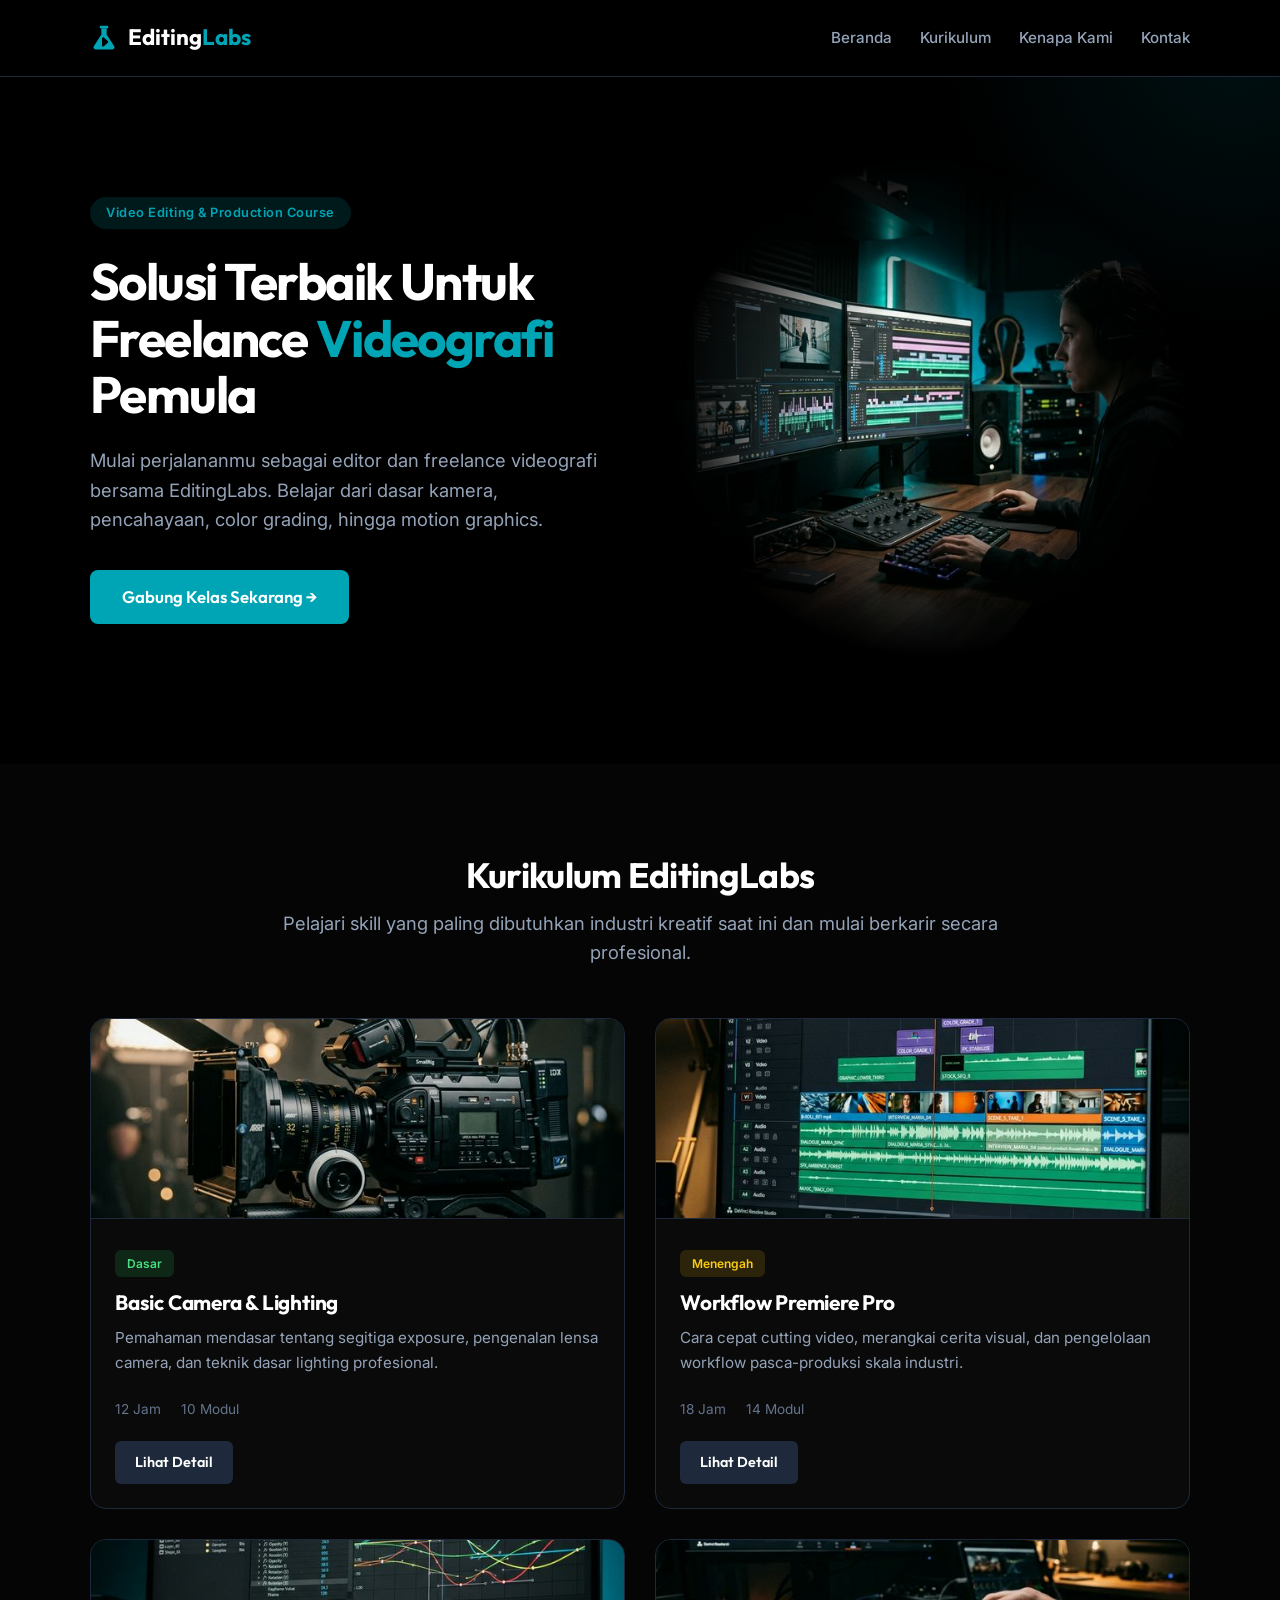
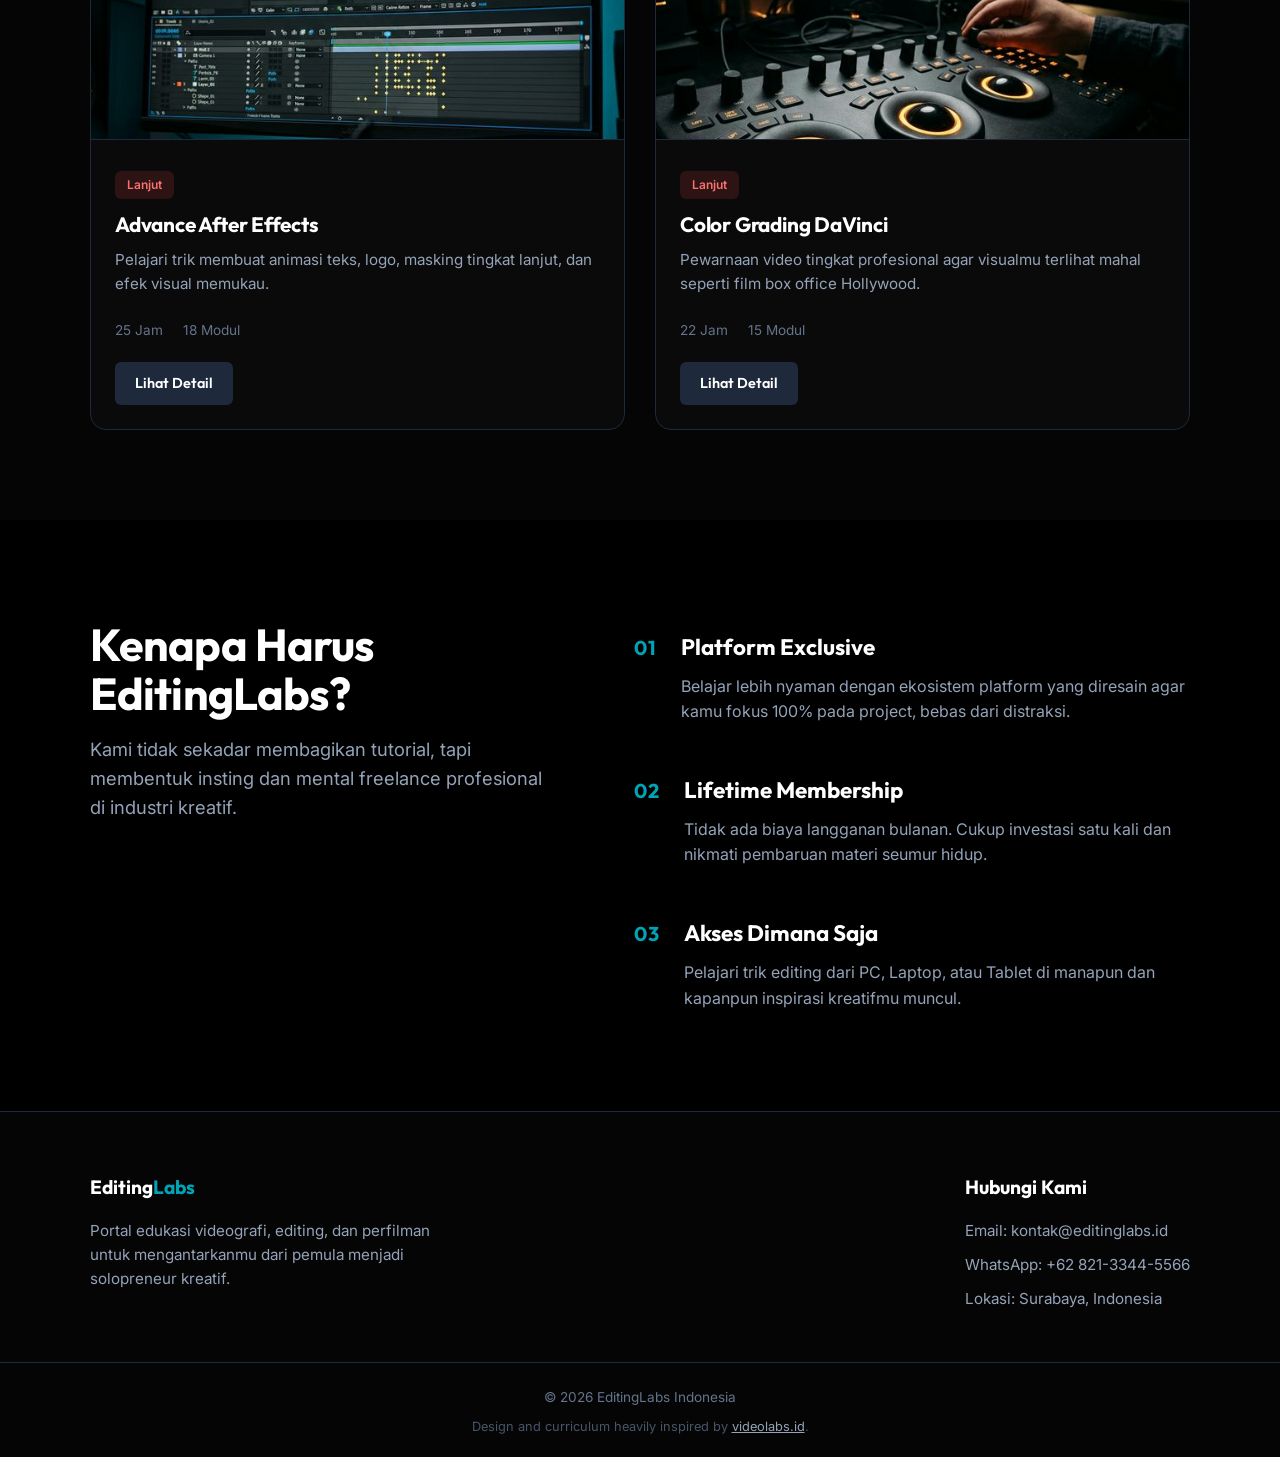
==== index.html @ 7f5d3f29 "redesign website" ====
<!DOCTYPE html>
<html lang="id">
<head>
    <meta charset="UTF-8">
    <meta name="viewport" content="width=device-width, initial-scale=1.0">
    <title>EditingLabs - Kelas Videografi Terlengkap</title>
    <link rel="preconnect" href="https://fonts.googleapis.com">
    <link rel="preconnect" href="https://fonts.gstatic.com" crossorigin>
    <link href="https://fonts.googleapis.com/css2?family=Inter:wght@400;500;600&family=Outfit:wght@600;700;800&display=swap" rel="stylesheet">
    <link rel="stylesheet" href="style.css">
</head>
<body>

    <header class="navbar">
        <div class="container nav-content">
            <a href="#" class="logo">
                <svg class="nav-logo-icon" width="28" height="28" viewBox="0 0 32 32" fill="none" xmlns="http://www.w3.org/2000/svg">
                    <!-- Erlenmeyer Flask Lip -->
                    <rect x="11" y="2" width="10" height="3" rx="1.5" fill="#00A5B5"/>
                    <!-- Flask Body -->
                    <path d="M13 5 H19 V12 L28 26 A3 3 0 0 1 25 29 H7 A3 3 0 0 1 4 26 L13 12 V5 Z" fill="#00A5B5"/>
                    <!-- Play Button Cutout (Rounded) -->
                    <path d="M15 16.5 L19.5 20.5 L15 24.5 Z" fill="#000000" stroke="#000000" stroke-width="2.5" stroke-linejoin="round" />
                </svg>
                <div>Editing<span>Labs</span></div>
            </a>
            <nav>
                <ul class="nav-links">
                    <li><a href="#beranda">Beranda</a></li>
                    <li><a href="#kelas">Kurikulum</a></li>
                    <li><a href="#kenapa">Kenapa Kami</a></li>
                    <li><a href="#kontak">Kontak</a></li>
                </ul>
            </nav>
        </div>
    </header>

    <main>
        <section id="beranda" class="hero">
            <div class="container hero-inner">
                <div class="hero-text">
                    <p class="hero-tag">Video Editing & Production Course</p>
                    <h1>Solusi Terbaik Untuk <br>Freelance <span class="accent">Videografi</span> Pemula</h1>
                    <p class="hero-desc">Mulai perjalananmu sebagai editor dan freelance videografi bersama EditingLabs. Belajar dari dasar kamera, pencahayaan, color grading, hingga motion graphics.</p>
                    <a href="#kelas" class="btn-cta">Gabung Kelas Sekarang →</a>
                </div>
                <div class="hero-image">
                    <img src="assets/img/hero-edit.png" alt="Setup studio editing video profesional">
                </div>
            </div>
        </section>

        <section id="kelas" class="kelas-section">
            <div class="container">
                <h2 class="section-title">Kurikulum EditingLabs</h2>
                <p class="section-subtitle">Pelajari skill yang paling dibutuhkan industri kreatif saat ini dan mulai berkarir secara profesional.</p>

                <div class="kelas-grid">

                    <article class="kelas-card">
                        <img src="assets/img/course1-edit.png" alt="Basic Camera and Lighting">
                        <div class="kelas-body">
                            <span class="level level-dasar">Dasar</span>
                            <h3>Basic Camera & Lighting</h3>
                            <p>Pemahaman mendasar tentang segitiga exposure, pengenalan lensa camera, dan teknik dasar lighting profesional.</p>
                            <div class="kelas-meta">
                                <span>12 Jam</span>
                                <span>10 Modul</span>
                            </div>
                            <a href="#" class="btn-card">Lihat Detail</a>
                        </div>
                    </article>

                    <article class="kelas-card">
                        <img src="assets/img/course2-color.png" alt="Adobe Premiere Pro">
                        <div class="kelas-body">
                            <span class="level level-menengah">Menengah</span>
                            <h3>Workflow Premiere Pro</h3>
                            <p>Cara cepat cutting video, merangkai cerita visual, dan pengelolaan workflow pasca-produksi skala industri.</p>
                            <div class="kelas-meta">
                                <span>18 Jam</span>
                                <span>14 Modul</span>
                            </div>
                            <a href="#" class="btn-card">Lihat Detail</a>
                        </div>
                    </article>

                    <article class="kelas-card">
                        <img src="assets/img/course3-motion.png" alt="After Effects Motion Graphics">
                        <div class="kelas-body">
                            <span class="level level-lanjut">Lanjut</span>
                            <h3>Advance After Effects</h3>
                            <p>Pelajari trik membuat animasi teks, logo, masking tingkat lanjut, dan efek visual memukau.</p>
                            <div class="kelas-meta">
                                <span>25 Jam</span>
                                <span>18 Modul</span>
                            </div>
                            <a href="#" class="btn-card">Lihat Detail</a>
                        </div>
                    </article>

                    <article class="kelas-card">
                        <img src="assets/img/course4-audio.png" alt="DaVinci Resolve Color Grading">
                        <div class="kelas-body">
                            <span class="level level-lanjut">Lanjut</span>
                            <h3>Color Grading DaVinci</h3>
                            <p>Pewarnaan video tingkat profesional agar visualmu terlihat mahal seperti film box office Hollywood.</p>
                            <div class="kelas-meta">
                                <span>22 Jam</span>
                                <span>15 Modul</span>
                            </div>
                            <a href="#" class="btn-card">Lihat Detail</a>
                        </div>
                    </article>

                </div>
            </div>
        </section>

        <section id="kenapa" class="kenapa-section">
            <div class="container kenapa-split">
                <div class="kenapa-header">
                    <h2 class="section-title">Kenapa Harus<br>EditingLabs?</h2>
                    <p class="section-subtitle">Kami tidak sekadar membagikan tutorial, tapi membentuk insting dan mental freelance profesional di industri kreatif.</p>
                </div>
                <div class="kenapa-features">
                    <div class="kenapa-feature">
                        <span class="kenapa-number">01</span>
                        <div class="kenapa-text">
                            <h3>Platform Exclusive</h3>
                            <p>Belajar lebih nyaman dengan ekosistem platform yang diresain agar kamu fokus 100% pada project, bebas dari distraksi.</p>
                        </div>
                    </div>
                    <div class="kenapa-feature">
                        <span class="kenapa-number">02</span>
                        <div class="kenapa-text">
                            <h3>Lifetime Membership</h3>
                            <p>Tidak ada biaya langganan bulanan. Cukup investasi satu kali dan nikmati pembaruan materi seumur hidup.</p>
                        </div>
                    </div>
                    <div class="kenapa-feature">
                        <span class="kenapa-number">03</span>
                        <div class="kenapa-text">
                            <h3>Akses Dimana Saja</h3>
                            <p>Pelajari trik editing dari PC, Laptop, atau Tablet di manapun dan kapanpun inspirasi kreatifmu muncul.</p>
                        </div>
                    </div>
                </div>
            </div>
        </section>
    </main>

    <footer id="kontak" class="site-footer">
        <div class="container footer-inner">
            <div class="footer-brand">
                <h4>Editing<span>Labs</span></h4>
                <p>Portal edukasi videografi, editing, dan perfilman untuk mengantarkanmu dari pemula menjadi solopreneur kreatif.</p>
            </div>
            <div class="footer-contact">
                <h4>Hubungi Kami</h4>
                <ul>
                    <li>Email: kontak@editinglabs.id</li>
                    <li>WhatsApp: +62 821-3344-5566</li>
                    <li>Lokasi: Surabaya, Indonesia</li>
                </ul>
            </div>
        </div>
        <div class="footer-bottom">
            <p>&copy; 2026 EditingLabs Indonesia</p>
            <p class="footer-credit">Design and curriculum heavily inspired by <a href="https://videolabs.id/" target="_blank" rel="noopener noreferrer">videolabs.id</a>.</p>
        </div>
    </footer>

</body>
</html>
---- style.css ----
* {
    margin: 0;
    padding: 0;
    box-sizing: border-box;
}

html {
    scroll-behavior: smooth;
}

body {
    font-family: 'Inter', -apple-system, BlinkMacSystemFont, sans-serif;
    background-color: #000000; /* VideoLabs pure black */
    color: #cbd5e1; /* Light gray text for readability */
    line-height: 1.6;
}

h1, h2, h3, h4, .logo, .btn-cta, .btn-card {
    font-family: 'Outfit', sans-serif;
    color: #ffffff; /* Headings are brilliant white */
}

a {
    text-decoration: none;
    color: inherit;
    transition: color 0.2s;
}

ul { list-style: none; }

.container {
    width: 90%;
    max-width: 1100px;
    margin: 0 auto;
}

.navbar {
    background-color: rgba(0, 0, 0, 0.9);
    padding: 20px 0;
    position: sticky;
    top: 0;
    z-index: 100;
    border-bottom: 1px solid #1e293b;
}

.nav-content {
    display: flex;
    justify-content: space-between;
    align-items: center;
}

.logo {
    display: flex;
    align-items: center;
    gap: 10px;
    font-size: 1.4rem;
    font-weight: 700;
}

.logo span {
    color: #00A5B5; /* VideoLabs Teal Accent */
}

.nav-links {
    display: flex;
    gap: 28px;
}

.nav-links a {
    color: #94a3b8;
    font-size: 0.95rem;
    font-weight: 500;
}

.nav-links a:hover {
    color: #00A5B5;
}

.hero {
    background-color: #000000;
    padding: 80px 0 100px;
    position: relative;
    overflow: hidden;
}

/* Add a subtle cyan glow behind the hero like videolabs */
.hero::before {
    content: '';
    position: absolute;
    top: -50%;
    right: -20%;
    width: 600px;
    height: 600px;
    background: radial-gradient(circle, rgba(0, 165, 181, 0.1) 0%, rgba(0, 0, 0, 0) 70%);
    z-index: 0;
}

.hero-inner {
    display: flex;
    align-items: center;
    gap: 60px;
    position: relative;
    z-index: 1;
}

.hero-text {
    flex: 1;
}

.hero-tag {
    display: inline-block;
    background-color: rgba(0, 165, 181, 0.15);
    color: #00A5B5;
    padding: 6px 16px;
    border-radius: 50px; /* More pill-like */
    font-size: 0.8rem;
    font-weight: 600;
    margin-bottom: 24px;
    letter-spacing: 0.5px;
}

.hero h1 {
    font-size: 3.2rem;
    line-height: 1.1;
    letter-spacing: -0.03em;
    margin-bottom: 24px;
}

.hero h1 .accent {
    color: #00A5B5;
}

.hero-desc {
    color: #94a3b8;
    font-size: 1.15rem;
    line-height: 1.6;
    max-width: 55ch;
    margin-bottom: 35px;
}

.btn-cta {
    display: inline-block;
    background-color: #00A5B5;
    color: #ffffff;
    padding: 14px 32px;
    border-radius: 8px; /* Slightly rounded like videolabs */
    font-weight: 600;
    font-size: 1.05rem;
    transition: background-color 0.2s, transform 0.2s;
}

.btn-cta:hover {
    background-color: #008f9c;
    transform: translateY(-2px);
}

.hero-image {
    flex: 1;
}

.hero-image img {
    width: 100%;
    object-fit: cover;
    max-height: 500px;
    /* Softly blend the image into the dark background */
    -webkit-mask-image: radial-gradient(closest-side at center, rgba(0,0,0,1) 40%, rgba(0,0,0,0) 100%);
    mask-image: radial-gradient(closest-side at center, rgba(0,0,0,1) 40%, rgba(0,0,0,0) 100%);
}

.section-title {
    font-size: 2.2rem;
    line-height: 1.2;
    letter-spacing: -0.02em;
    margin-bottom: 12px;
    text-align: center;
}

.section-subtitle {
    color: #94a3b8;
    font-size: 1.15rem;
    max-width: 60ch;
    margin: 0 auto 50px;
    text-align: center;
}

.kelas-section {
    padding: 90px 0;
    background-color: #050505; /* Slightly offset from pure black */
}

.kelas-grid {
    display: grid;
    grid-template-columns: repeat(2, 1fr);
    gap: 30px;
}

.kelas-card {
    background: #0a0a0a;
    border: 1px solid #1e293b;
    border-radius: 16px;
    overflow: hidden;
    transition: box-shadow 0.2s ease, border-color 0.2s ease;
}

.kelas-card:hover {
    border-color: #00A5B5;
    box-shadow: 0 10px 30px rgba(0, 165, 181, 0.05);
}

.kelas-card img {
    width: 100%;
    height: 200px;
    object-fit: cover;
    border-bottom: 1px solid #1e293b;
}

.kelas-body {
    padding: 24px;
}

.level {
    display: inline-block;
    padding: 4px 12px;
    border-radius: 6px;
    font-size: 0.75rem;
    font-weight: 600;
    margin-bottom: 12px;
}

/* Dark mode badges */
.level-dasar {
    background-color: rgba(34, 197, 94, 0.15);
    color: #4ade80;
}

.level-menengah {
    background-color: rgba(234, 179, 8, 0.15);
    color: #facc15;
}

.level-lanjut {
    background-color: rgba(239, 68, 68, 0.15);
    color: #f87171;
}

.kelas-body h3 {
    font-size: 1.3rem;
    line-height: 1.3;
    letter-spacing: -0.01em;
    margin-bottom: 10px;
}

.kelas-body p {
    color: #94a3b8;
    font-size: 0.95rem;
    line-height: 1.6;
    margin-bottom: 24px;
}

.kelas-meta {
    display: flex;
    gap: 20px;
    font-size: 0.85rem;
    color: #64748b;
    margin-bottom: 20px;
}

.btn-card {
    display: inline-block;
    padding: 10px 20px;
    background-color: #1e293b;
    color: #ffffff;
    border-radius: 6px;
    font-size: 0.9rem;
    font-weight: 600;
}

.btn-card:hover {
    background-color: #334155;
}

.kenapa-section {
    padding: 100px 0;
    background-color: #000000;
}

.kenapa-split {
    display: flex;
    gap: 80px;
    align-items: flex-start;
}

.kenapa-header {
    flex: 1;
    position: sticky;
    top: 120px;
}

.kenapa-header .section-title {
    text-align: left;
    font-size: 2.8rem;
    line-height: 1.1;
    margin-bottom: 16px;
}

.kenapa-header .section-subtitle {
    text-align: left;
    margin: 0;
    max-width: 45ch;
}

.kenapa-features {
    flex: 1.2;
    display: flex;
    flex-direction: column;
    gap: 48px;
    margin-top: 10px;
}

.kenapa-feature {
    display: flex;
    gap: 24px;
}

.kenapa-number {
    font-family: 'Outfit', sans-serif;
    font-size: 1.25rem;
    font-weight: 700;
    color: #00A5B5;
    padding-top: 2px;
    letter-spacing: 1px;
}

.kenapa-text h3 {
    font-size: 1.4rem;
    margin-bottom: 8px;
    color: #ffffff;
}

.kenapa-text p {
    color: #94a3b8;
    line-height: 1.6;
    margin-bottom: 0;
}

.site-footer {
    background-color: #050505;
    color: #e2e8f0;
    padding: 60px 0 20px;
    border-top: 1px solid #1e293b;
}

.footer-inner {
    display: flex;
    justify-content: space-between;
    gap: 40px;
    margin-bottom: 40px;
}

.footer-brand h4,
.footer-contact h4 {
    font-size: 1.2rem;
    margin-bottom: 16px;
}

.footer-brand h4 span {
    color: #00A5B5;
}

.footer-brand p {
    color: #94a3b8;
    font-size: 0.95rem;
    max-width: 350px;
}

.footer-contact ul li {
    color: #94a3b8;
    font-size: 0.95rem;
    margin-bottom: 10px;
}

.footer-bottom {
    border-top: 1px solid #1e293b;
    padding-top: 24px;
    text-align: center;
    font-size: 0.85rem;
    color: #64748b;
}

.footer-credit {
    margin-top: 8px;
    font-size: 0.8rem;
    color: #475569;
}

.footer-credit a {
    color: #94a3b8;
    text-decoration: underline;
    transition: color 0.2s;
}

.footer-credit a:hover {
    color: #00A5B5;
}

@media screen and (max-width: 768px) {
    .hero-inner {
        flex-direction: column;
        text-align: center;
    }

    .hero-desc {
        max-width: 100%;
        margin: 0 auto 30px;
    }

    .hero h1 {
        font-size: 2.2rem;
    }

    .kelas-grid {
        grid-template-columns: 1fr;
    }

    .kenapa-split {
        flex-direction: column;
        gap: 50px;
    }

    .kenapa-header {
        position: static;
    }

    .kenapa-header .section-title, 
    .kenapa-header .section-subtitle {
        text-align: center;
        margin-left: auto;
        margin-right: auto;
    }

    .nav-links {
        display: none;
    }

    .footer-inner {
        flex-direction: column;
        text-align: center;
    }
}
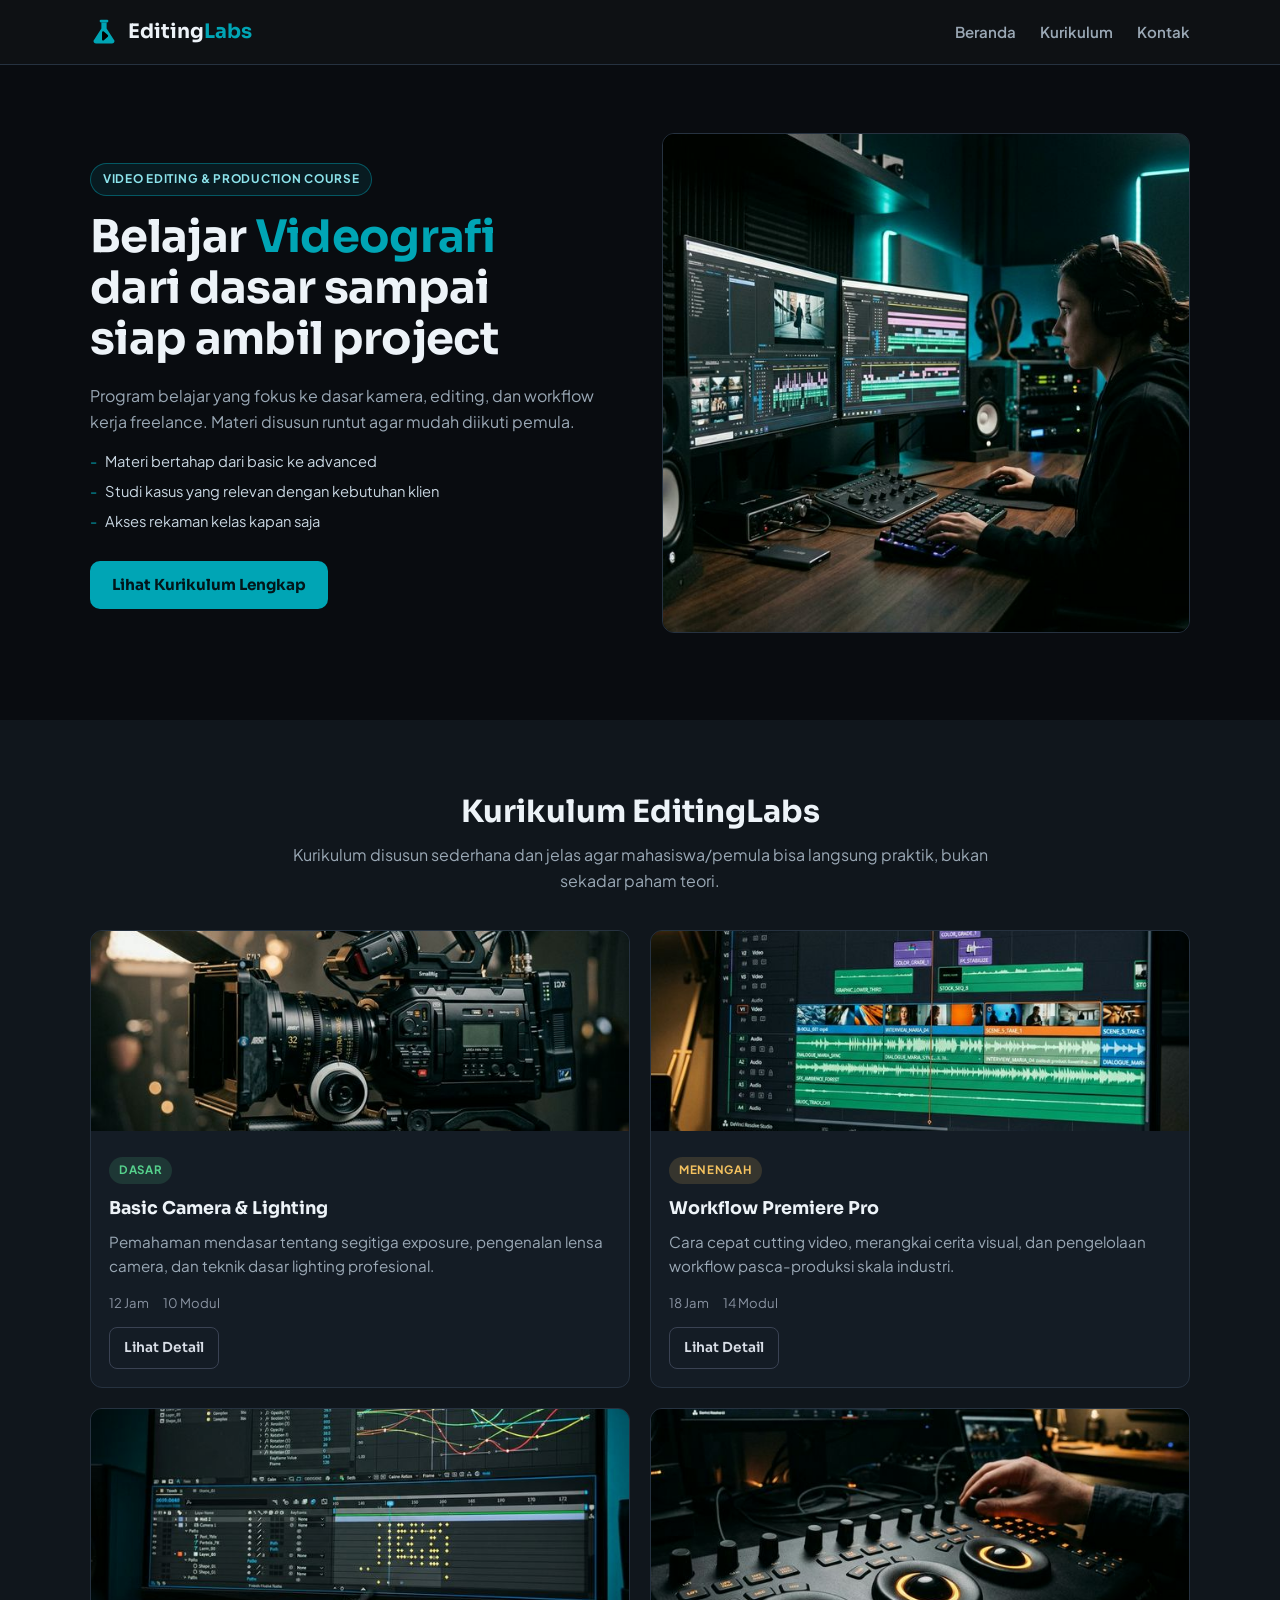
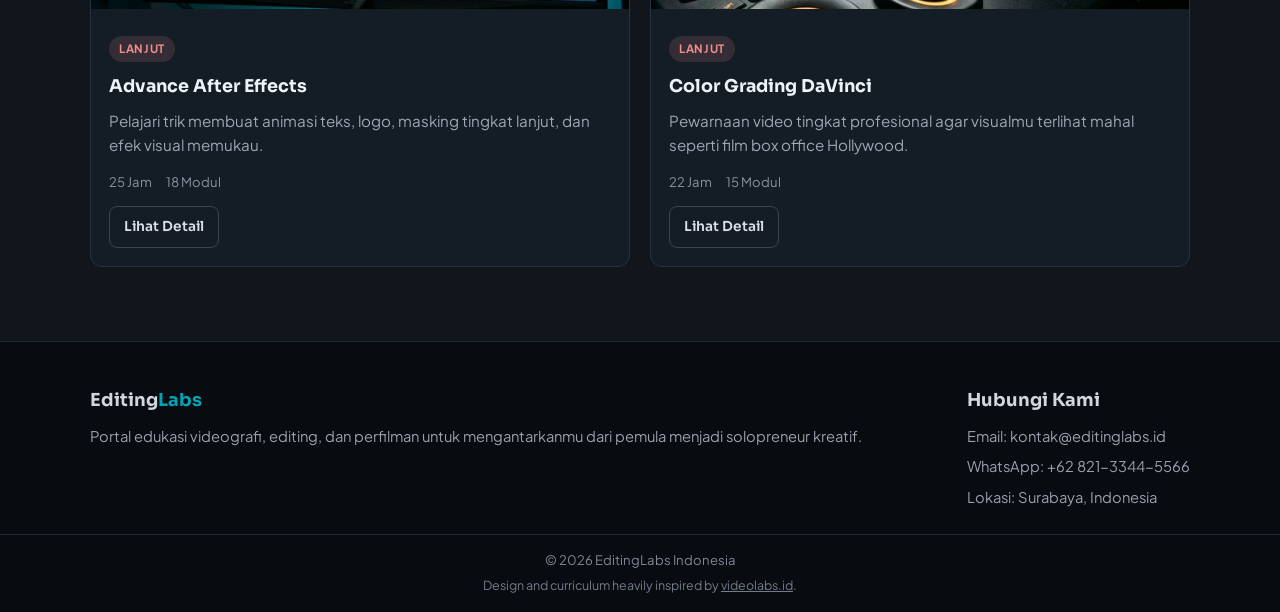
==== commit 9b88eada: "update card section" ====
--- a/index.html
+++ b/index.html
@@ -6,7 +6,7 @@
     <title>EditingLabs - Kelas Videografi Terlengkap</title>
     <link rel="preconnect" href="https://fonts.googleapis.com">
     <link rel="preconnect" href="https://fonts.gstatic.com" crossorigin>
-    <link href="https://fonts.googleapis.com/css2?family=Inter:wght@400;500;600&family=Outfit:wght@600;700;800&display=swap" rel="stylesheet">
+    <link href="https://fonts.googleapis.com/css2?family=Plus+Jakarta+Sans:wght@400;500;600;700&family=Sora:wght@600;700;800&display=swap" rel="stylesheet">
     <link rel="stylesheet" href="style.css">
 </head>
 <body>
@@ -28,7 +28,6 @@
                 <ul class="nav-links">
                     <li><a href="#beranda">Beranda</a></li>
                     <li><a href="#kelas">Kurikulum</a></li>
-                    <li><a href="#kenapa">Kenapa Kami</a></li>
                     <li><a href="#kontak">Kontak</a></li>
                 </ul>
             </nav>
@@ -40,9 +39,14 @@
             <div class="container hero-inner">
                 <div class="hero-text">
                     <p class="hero-tag">Video Editing & Production Course</p>
-                    <h1>Solusi Terbaik Untuk <br>Freelance <span class="accent">Videografi</span> Pemula</h1>
-                    <p class="hero-desc">Mulai perjalananmu sebagai editor dan freelance videografi bersama EditingLabs. Belajar dari dasar kamera, pencahayaan, color grading, hingga motion graphics.</p>
-                    <a href="#kelas" class="btn-cta">Gabung Kelas Sekarang →</a>
+                    <h1>Belajar <span class="accent">Videografi</span> dari dasar sampai siap ambil project</h1>
+                    <p class="hero-desc">Program belajar yang fokus ke dasar kamera, editing, dan workflow kerja freelance. Materi disusun runtut agar mudah diikuti pemula.</p>
+                    <ul class="hero-proof">
+                        <li>Materi bertahap dari basic ke advanced</li>
+                        <li>Studi kasus yang relevan dengan kebutuhan klien</li>
+                        <li>Akses rekaman kelas kapan saja</li>
+                    </ul>
+                    <a href="#kelas" class="btn-cta">Lihat Kurikulum Lengkap</a>
                 </div>
                 <div class="hero-image">
                     <img src="assets/img/hero-edit.png" alt="Setup studio editing video profesional">
@@ -53,7 +57,7 @@
         <section id="kelas" class="kelas-section">
             <div class="container">
                 <h2 class="section-title">Kurikulum EditingLabs</h2>
-                <p class="section-subtitle">Pelajari skill yang paling dibutuhkan industri kreatif saat ini dan mulai berkarir secara profesional.</p>
+                <p class="section-subtitle">Kurikulum disusun sederhana dan jelas agar mahasiswa/pemula bisa langsung praktik, bukan sekadar paham teori.</p>
 
                 <div class="kelas-grid">
 
@@ -117,37 +121,6 @@
             </div>
         </section>
 
-        <section id="kenapa" class="kenapa-section">
-            <div class="container kenapa-split">
-                <div class="kenapa-header">
-                    <h2 class="section-title">Kenapa Harus<br>EditingLabs?</h2>
-                    <p class="section-subtitle">Kami tidak sekadar membagikan tutorial, tapi membentuk insting dan mental freelance profesional di industri kreatif.</p>
-                </div>
-                <div class="kenapa-features">
-                    <div class="kenapa-feature">
-                        <span class="kenapa-number">01</span>
-                        <div class="kenapa-text">
-                            <h3>Platform Exclusive</h3>
-                            <p>Belajar lebih nyaman dengan ekosistem platform yang diresain agar kamu fokus 100% pada project, bebas dari distraksi.</p>
-                        </div>
-                    </div>
-                    <div class="kenapa-feature">
-                        <span class="kenapa-number">02</span>
-                        <div class="kenapa-text">
-                            <h3>Lifetime Membership</h3>
-                            <p>Tidak ada biaya langganan bulanan. Cukup investasi satu kali dan nikmati pembaruan materi seumur hidup.</p>
-                        </div>
-                    </div>
-                    <div class="kenapa-feature">
-                        <span class="kenapa-number">03</span>
-                        <div class="kenapa-text">
-                            <h3>Akses Dimana Saja</h3>
-                            <p>Pelajari trik editing dari PC, Laptop, atau Tablet di manapun dan kapanpun inspirasi kreatifmu muncul.</p>
-                        </div>
-                    </div>
-                </div>
-            </div>
-        </section>
     </main>
 
     <footer id="kontak" class="site-footer">
--- a/style.css
+++ b/style.css
@@ -1,3 +1,18 @@
+:root {
+    --bg: #090c10;
+    --bg-soft: #10161c;
+    --surface: #141c25;
+    --line: #263240;
+    --text: #edf3f8;
+    --muted: #9aa8b5;
+    --accent: #00a5b5;
+    --accent-hover: #17bfd0;
+    --ok: #56d28d;
+    --warn: #f4c25f;
+    --danger: #ef8c8c;
+    --radius: 12px;
+}
+
 * {
     margin: 0;
     padding: 0;
@@ -9,441 +24,363 @@
 }
 
 body {
-    font-family: 'Inter', -apple-system, BlinkMacSystemFont, sans-serif;
-    background-color: #000000; /* VideoLabs pure black */
-    color: #cbd5e1; /* Light gray text for readability */
+    font-family: 'Plus Jakarta Sans', -apple-system, BlinkMacSystemFont, sans-serif;
+    background: var(--bg);
+    color: var(--text);
     line-height: 1.6;
 }
 
-h1, h2, h3, h4, .logo, .btn-cta, .btn-card {
-    font-family: 'Outfit', sans-serif;
-    color: #ffffff; /* Headings are brilliant white */
+h1,
+h2,
+h3,
+h4,
+.logo,
+.btn-cta,
+.btn-card {
+    font-family: 'Sora', sans-serif;
 }
 
 a {
+    color: inherit;
     text-decoration: none;
-    color: inherit;
-    transition: color 0.2s;
-}
-
-ul { list-style: none; }
+}
+
+ul {
+    list-style: none;
+}
 
 .container {
-    width: 90%;
-    max-width: 1100px;
+    width: min(1100px, 92vw);
     margin: 0 auto;
 }
 
 .navbar {
-    background-color: rgba(0, 0, 0, 0.9);
-    padding: 20px 0;
     position: sticky;
     top: 0;
     z-index: 100;
-    border-bottom: 1px solid #1e293b;
+    background: rgba(16, 18, 22, 0.9);
+    border-bottom: 1px solid var(--line);
+    backdrop-filter: blur(6px);
 }
 
 .nav-content {
     display: flex;
     justify-content: space-between;
     align-items: center;
+    padding: 16px 0;
 }
 
 .logo {
     display: flex;
     align-items: center;
     gap: 10px;
-    font-size: 1.4rem;
+    font-size: 1.25rem;
     font-weight: 700;
 }
 
 .logo span {
-    color: #00A5B5; /* VideoLabs Teal Accent */
+    color: var(--accent);
 }
 
 .nav-links {
     display: flex;
-    gap: 28px;
+    gap: 24px;
 }
 
 .nav-links a {
-    color: #94a3b8;
-    font-size: 0.95rem;
-    font-weight: 500;
+    color: var(--muted);
+    font-size: 0.94rem;
+    font-weight: 600;
+    transition: color 0.2s ease;
 }
 
 .nav-links a:hover {
-    color: #00A5B5;
+    color: var(--text);
 }
 
 .hero {
-    background-color: #000000;
-    padding: 80px 0 100px;
-    position: relative;
-    overflow: hidden;
-}
-
-/* Add a subtle cyan glow behind the hero like videolabs */
-.hero::before {
-    content: '';
-    position: absolute;
-    top: -50%;
-    right: -20%;
-    width: 600px;
-    height: 600px;
-    background: radial-gradient(circle, rgba(0, 165, 181, 0.1) 0%, rgba(0, 0, 0, 0) 70%);
-    z-index: 0;
+    padding: 68px 0 80px;
+    background: var(--bg);
 }
 
 .hero-inner {
-    display: flex;
+    display: grid;
+    grid-template-columns: 1fr 1fr;
     align-items: center;
-    gap: 60px;
-    position: relative;
-    z-index: 1;
-}
-
-.hero-text {
-    flex: 1;
+    gap: 44px;
 }
 
 .hero-tag {
     display: inline-block;
-    background-color: rgba(0, 165, 181, 0.15);
-    color: #00A5B5;
-    padding: 6px 16px;
-    border-radius: 50px; /* More pill-like */
-    font-size: 0.8rem;
-    font-weight: 600;
-    margin-bottom: 24px;
-    letter-spacing: 0.5px;
+    margin-bottom: 16px;
+    padding: 6px 12px;
+    border-radius: 999px;
+    border: 1px solid rgba(0, 165, 181, 0.45);
+    background: rgba(0, 165, 181, 0.1);
+    color: #8de4ec;
+    font-size: 0.74rem;
+    font-weight: 700;
+    letter-spacing: 0.06em;
+    text-transform: uppercase;
 }
 
 .hero h1 {
-    font-size: 3.2rem;
-    line-height: 1.1;
-    letter-spacing: -0.03em;
-    margin-bottom: 24px;
+    font-size: clamp(1.9rem, 3.6vw, 2.8rem);
+    line-height: 1.14;
+    letter-spacing: -0.015em;
+    max-width: 14ch;
 }
 
 .hero h1 .accent {
-    color: #00A5B5;
+    color: var(--accent);
 }
 
 .hero-desc {
-    color: #94a3b8;
-    font-size: 1.15rem;
-    line-height: 1.6;
-    max-width: 55ch;
-    margin-bottom: 35px;
+    margin-top: 18px;
+    color: var(--muted);
+    max-width: 58ch;
+}
+
+.hero-proof {
+    margin: 16px 0 28px;
+    display: grid;
+    gap: 6px;
+}
+
+.hero-proof li {
+    color: #c9d7e2;
+    font-size: 0.92rem;
+}
+
+.hero-proof li::before {
+    content: "-";
+    color: var(--accent);
+    margin-right: 8px;
 }
 
 .btn-cta {
     display: inline-block;
-    background-color: #00A5B5;
-    color: #ffffff;
-    padding: 14px 32px;
-    border-radius: 8px; /* Slightly rounded like videolabs */
-    font-weight: 600;
-    font-size: 1.05rem;
-    transition: background-color 0.2s, transform 0.2s;
+    padding: 12px 22px;
+    border-radius: 10px;
+    background: var(--accent);
+    color: #02161a;
+    font-size: 0.95rem;
+    font-weight: 700;
+    transition: background 0.2s ease, transform 0.2s ease;
 }
 
 .btn-cta:hover {
-    background-color: #008f9c;
-    transform: translateY(-2px);
-}
-
-.hero-image {
-    flex: 1;
+    background: var(--accent-hover);
+    transform: translateY(-1px);
 }
 
 .hero-image img {
     width: 100%;
+    max-height: 500px;
     object-fit: cover;
-    max-height: 500px;
-    /* Softly blend the image into the dark background */
-    -webkit-mask-image: radial-gradient(closest-side at center, rgba(0,0,0,1) 40%, rgba(0,0,0,0) 100%);
-    mask-image: radial-gradient(closest-side at center, rgba(0,0,0,1) 40%, rgba(0,0,0,0) 100%);
+    border-radius: var(--radius);
+    border: 1px solid var(--line);
 }
 
 .section-title {
-    font-size: 2.2rem;
+    font-size: clamp(1.65rem, 2.4vw, 2.15rem);
     line-height: 1.2;
-    letter-spacing: -0.02em;
     margin-bottom: 12px;
     text-align: center;
 }
 
 .section-subtitle {
-    color: #94a3b8;
-    font-size: 1.15rem;
-    max-width: 60ch;
-    margin: 0 auto 50px;
+    color: var(--muted);
+    max-width: 62ch;
+    margin: 0 auto 36px;
     text-align: center;
 }
 
 .kelas-section {
-    padding: 90px 0;
-    background-color: #050505; /* Slightly offset from pure black */
+    padding: 74px 0;
+    background: var(--bg-soft);
 }
 
 .kelas-grid {
     display: grid;
-    grid-template-columns: repeat(2, 1fr);
-    gap: 30px;
+    grid-template-columns: repeat(2, minmax(0, 1fr));
+    gap: 20px;
 }
 
 .kelas-card {
-    background: #0a0a0a;
-    border: 1px solid #1e293b;
-    border-radius: 16px;
+    background: var(--surface);
+    border: 1px solid var(--line);
+    border-radius: var(--radius);
     overflow: hidden;
-    transition: box-shadow 0.2s ease, border-color 0.2s ease;
+    transition: border-color 0.2s ease, transform 0.2s ease;
 }
 
 .kelas-card:hover {
-    border-color: #00A5B5;
-    box-shadow: 0 10px 30px rgba(0, 165, 181, 0.05);
+    border-color: rgba(0, 165, 181, 0.5);
+    transform: translateY(-2px);
 }
 
 .kelas-card img {
     width: 100%;
     height: 200px;
     object-fit: cover;
-    border-bottom: 1px solid #1e293b;
 }
 
 .kelas-body {
-    padding: 24px;
+    padding: 18px;
 }
 
 .level {
     display: inline-block;
-    padding: 4px 12px;
-    border-radius: 6px;
-    font-size: 0.75rem;
-    font-weight: 600;
-    margin-bottom: 12px;
-}
-
-/* Dark mode badges */
+    padding: 4px 10px;
+    border-radius: 999px;
+    font-size: 0.72rem;
+    font-weight: 700;
+    letter-spacing: 0.06em;
+    text-transform: uppercase;
+    margin-bottom: 10px;
+}
+
 .level-dasar {
-    background-color: rgba(34, 197, 94, 0.15);
-    color: #4ade80;
+    background: rgba(86, 210, 141, 0.15);
+    color: var(--ok);
 }
 
 .level-menengah {
-    background-color: rgba(234, 179, 8, 0.15);
-    color: #facc15;
+    background: rgba(244, 194, 95, 0.15);
+    color: var(--warn);
 }
 
 .level-lanjut {
-    background-color: rgba(239, 68, 68, 0.15);
-    color: #f87171;
+    background: rgba(239, 140, 140, 0.15);
+    color: var(--danger);
 }
 
 .kelas-body h3 {
-    font-size: 1.3rem;
-    line-height: 1.3;
-    letter-spacing: -0.01em;
-    margin-bottom: 10px;
+    font-size: 1.1rem;
+    margin-bottom: 8px;
 }
 
 .kelas-body p {
-    color: #94a3b8;
+    color: var(--muted);
     font-size: 0.95rem;
-    line-height: 1.6;
-    margin-bottom: 24px;
+    margin-bottom: 14px;
 }
 
 .kelas-meta {
     display: flex;
-    gap: 20px;
-    font-size: 0.85rem;
-    color: #64748b;
-    margin-bottom: 20px;
+    gap: 14px;
+    color: #8992a1;
+    font-size: 0.82rem;
+    margin-bottom: 14px;
 }
 
 .btn-card {
     display: inline-block;
-    padding: 10px 20px;
-    background-color: #1e293b;
-    color: #ffffff;
-    border-radius: 6px;
-    font-size: 0.9rem;
+    padding: 9px 14px;
+    border-radius: 8px;
+    border: 1px solid #3a4253;
+    color: #d9dee7;
+    font-size: 0.86rem;
     font-weight: 600;
+    transition: border-color 0.2s ease;
 }
 
 .btn-card:hover {
-    background-color: #334155;
-}
-
-.kenapa-section {
-    padding: 100px 0;
-    background-color: #000000;
-}
-
-.kenapa-split {
-    display: flex;
-    gap: 80px;
-    align-items: flex-start;
-}
-
-.kenapa-header {
-    flex: 1;
-    position: sticky;
-    top: 120px;
-}
-
-.kenapa-header .section-title {
-    text-align: left;
-    font-size: 2.8rem;
-    line-height: 1.1;
-    margin-bottom: 16px;
-}
-
-.kenapa-header .section-subtitle {
-    text-align: left;
-    margin: 0;
-    max-width: 45ch;
-}
-
-.kenapa-features {
-    flex: 1.2;
-    display: flex;
-    flex-direction: column;
-    gap: 48px;
-    margin-top: 10px;
-}
-
-.kenapa-feature {
-    display: flex;
-    gap: 24px;
-}
-
-.kenapa-number {
-    font-family: 'Outfit', sans-serif;
-    font-size: 1.25rem;
-    font-weight: 700;
-    color: #00A5B5;
-    padding-top: 2px;
-    letter-spacing: 1px;
-}
-
-.kenapa-text h3 {
-    font-size: 1.4rem;
-    margin-bottom: 8px;
-    color: #ffffff;
-}
-
-.kenapa-text p {
-    color: #94a3b8;
-    line-height: 1.6;
-    margin-bottom: 0;
+    border-color: var(--accent);
 }
 
 .site-footer {
-    background-color: #050505;
-    color: #e2e8f0;
-    padding: 60px 0 20px;
-    border-top: 1px solid #1e293b;
+    background: #080b0f;
+    border-top: 1px solid #1f2a36;
+    color: #d1d6df;
+    padding: 44px 0 16px;
 }
 
 .footer-inner {
     display: flex;
     justify-content: space-between;
-    gap: 40px;
-    margin-bottom: 40px;
+    gap: 36px;
+    margin-bottom: 24px;
 }
 
 .footer-brand h4,
 .footer-contact h4 {
-    font-size: 1.2rem;
-    margin-bottom: 16px;
+    font-size: 1.12rem;
+    margin-bottom: 10px;
 }
 
 .footer-brand h4 span {
-    color: #00A5B5;
-}
-
-.footer-brand p {
-    color: #94a3b8;
-    font-size: 0.95rem;
-    max-width: 350px;
-}
-
-.footer-contact ul li {
-    color: #94a3b8;
-    font-size: 0.95rem;
-    margin-bottom: 10px;
+    color: var(--accent);
+}
+
+.footer-brand p,
+.footer-contact li {
+    color: #99a1af;
+    font-size: 0.92rem;
+}
+
+.footer-contact li + li {
+    margin-top: 7px;
 }
 
 .footer-bottom {
-    border-top: 1px solid #1e293b;
-    padding-top: 24px;
+    padding-top: 14px;
+    border-top: 1px solid #242936;
     text-align: center;
-    font-size: 0.85rem;
-    color: #64748b;
+    color: #7f8796;
+    font-size: 0.82rem;
 }
 
 .footer-credit {
-    margin-top: 8px;
-    font-size: 0.8rem;
-    color: #475569;
+    margin-top: 6px;
+    font-size: 0.78rem;
+    color: #737c8d;
 }
 
 .footer-credit a {
-    color: #94a3b8;
     text-decoration: underline;
-    transition: color 0.2s;
-}
-
-.footer-credit a:hover {
-    color: #00A5B5;
+}
+
+@media screen and (max-width: 960px) {
+    .hero-inner {
+        grid-template-columns: 1fr;
+    }
+
+    .hero-image {
+        max-width: 640px;
+    }
 }
 
 @media screen and (max-width: 768px) {
-    .hero-inner {
-        flex-direction: column;
+    .nav-links {
+        display: none;
+    }
+
+    .hero {
+        padding-top: 56px;
+    }
+
+    .hero-text,
+    .hero-desc,
+    .hero-proof {
         text-align: center;
     }
 
-    .hero-desc {
-        max-width: 100%;
-        margin: 0 auto 30px;
-    }
-
     .hero h1 {
-        font-size: 2.2rem;
+        margin: 0 auto;
+    }
+
+    .hero-proof li {
+        text-align: left;
+        margin: 0 auto;
     }
 
     .kelas-grid {
         grid-template-columns: 1fr;
     }
 
-    .kenapa-split {
-        flex-direction: column;
-        gap: 50px;
-    }
-
-    .kenapa-header {
-        position: static;
-    }
-
-    .kenapa-header .section-title, 
-    .kenapa-header .section-subtitle {
-        text-align: center;
-        margin-left: auto;
-        margin-right: auto;
-    }
-
-    .nav-links {
-        display: none;
-    }
-
     .footer-inner {
         flex-direction: column;
-        text-align: center;
-    }
-}
+    }
+}
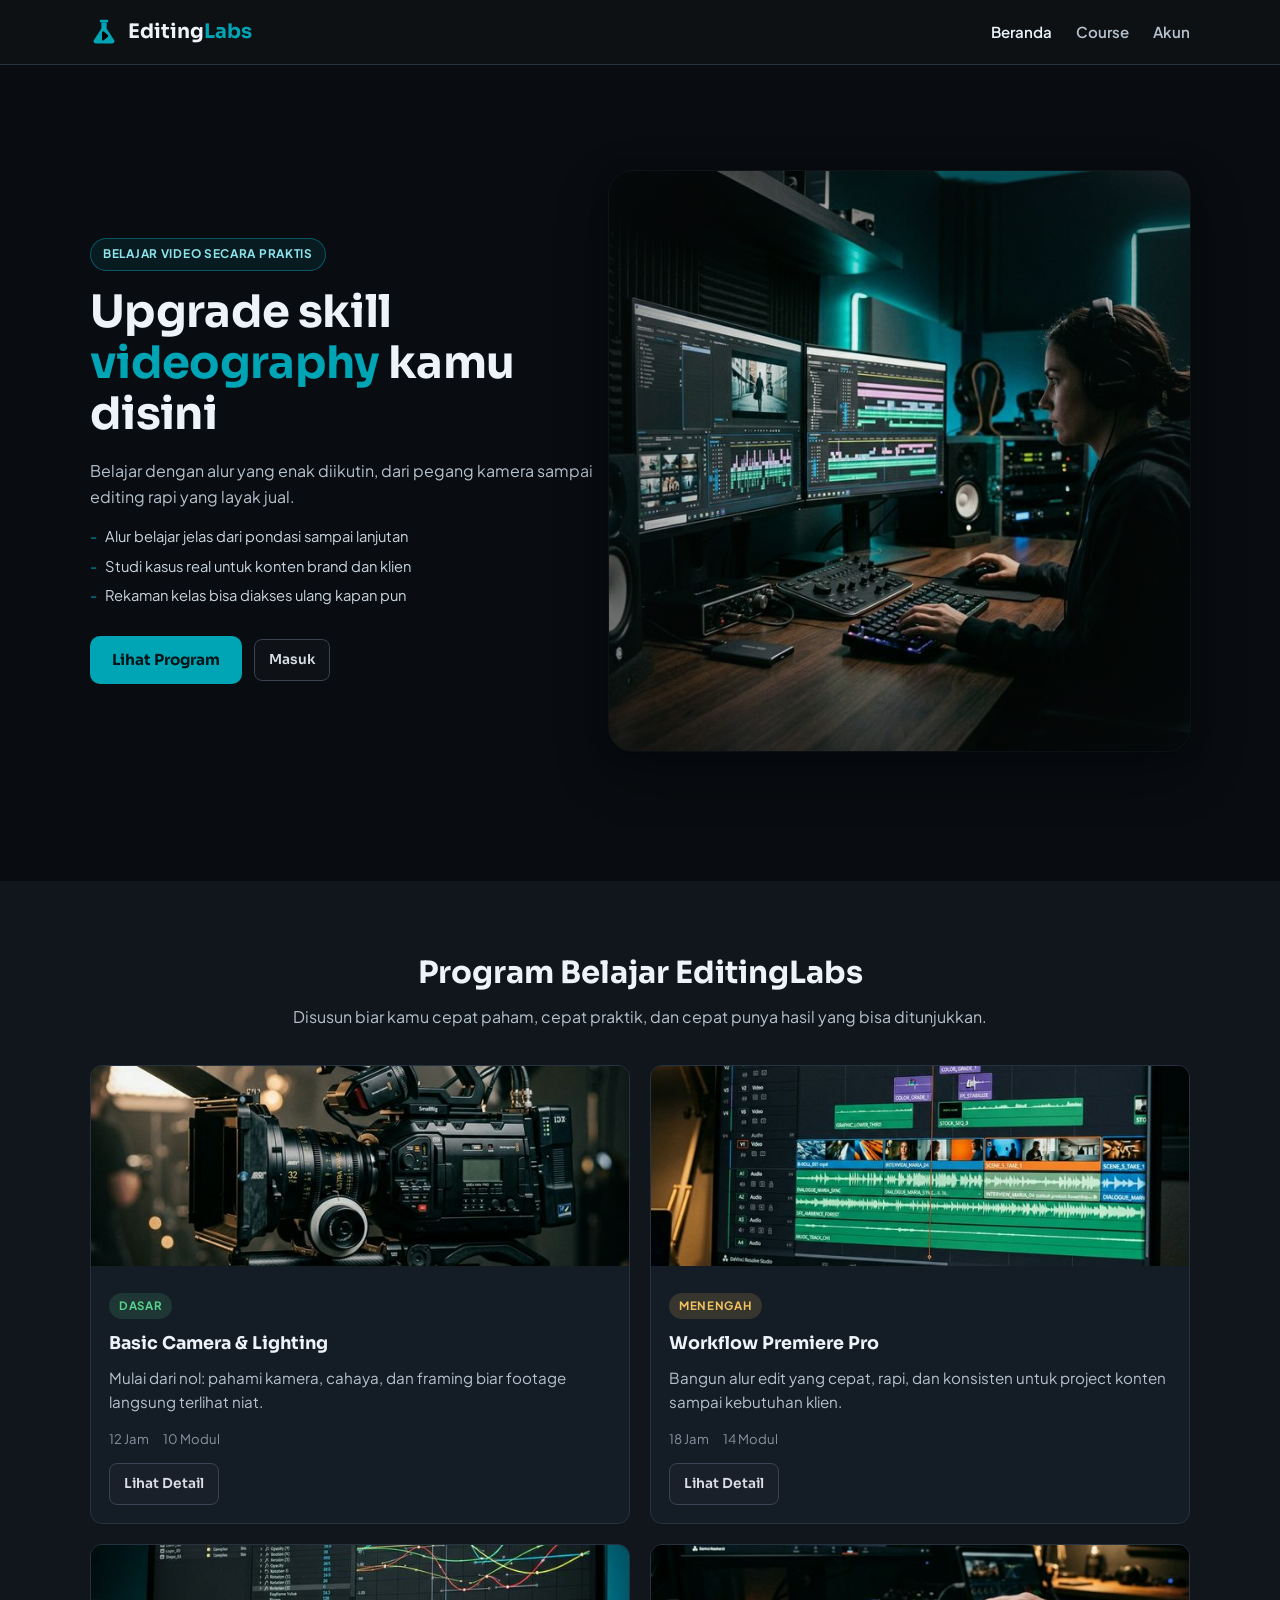
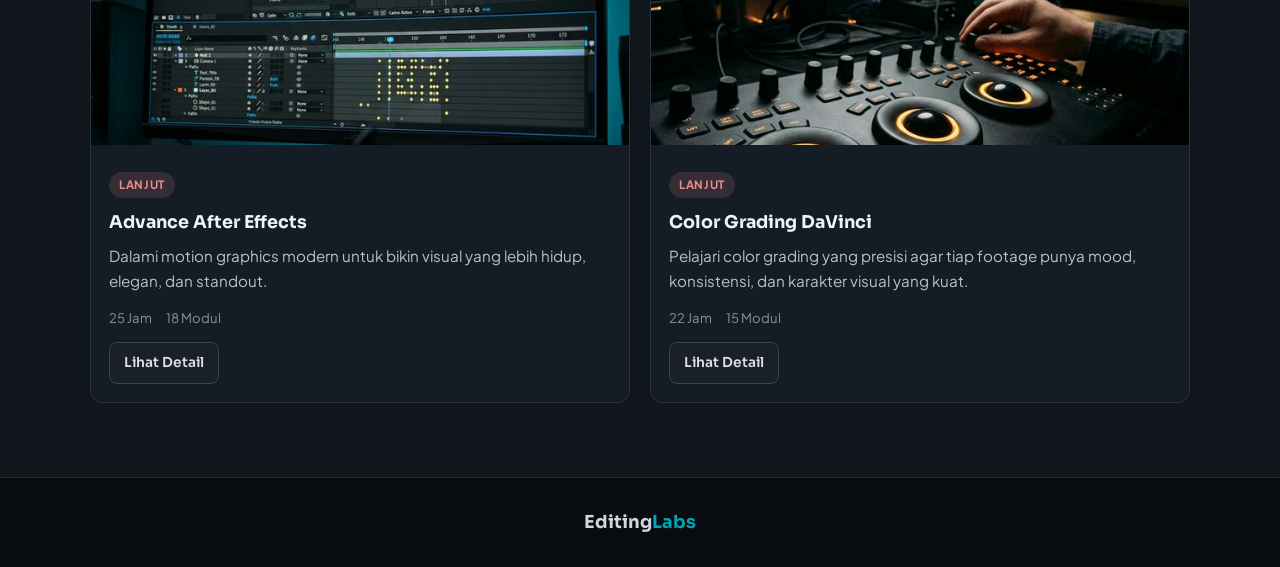
==== commit b753b53a: "update hero & footer, add course detail % preview, add login & account page" ====
--- a/index.html
+++ b/index.html
@@ -3,7 +3,17 @@
 <head>
     <meta charset="UTF-8">
     <meta name="viewport" content="width=device-width, initial-scale=1.0">
-    <title>EditingLabs - Kelas Videografi Terlengkap</title>
+    <title>EditingLabs - Belajar Videografi yang Siap Pakai</title>
+    <meta name="description" content="Program belajar videografi dan editing yang praktis, runtut, dan relevan untuk kreator pemula sampai level lanjut.">
+    <meta property="og:type" content="website">
+    <meta property="og:title" content="EditingLabs - Belajar Videografi yang Siap Pakai">
+    <meta property="og:description" content="Program belajar videografi dan editing yang praktis, runtut, dan relevan untuk kreator pemula sampai level lanjut.">
+    <meta property="og:image" content="https://editinglabs.id/assets/img/hero-edit.png">
+    <meta property="og:url" content="https://editinglabs.id/index.html">
+    <meta name="twitter:card" content="summary_large_image">
+    <meta name="twitter:title" content="EditingLabs - Belajar Videografi yang Siap Pakai">
+    <meta name="twitter:description" content="Program belajar videografi dan editing yang praktis, runtut, dan relevan untuk kreator pemula sampai level lanjut.">
+    <meta name="twitter:image" content="https://editinglabs.id/assets/img/hero-edit.png">
     <link rel="preconnect" href="https://fonts.googleapis.com">
     <link rel="preconnect" href="https://fonts.gstatic.com" crossorigin>
     <link href="https://fonts.googleapis.com/css2?family=Plus+Jakarta+Sans:wght@400;500;600;700&family=Sora:wght@600;700;800&display=swap" rel="stylesheet">
@@ -27,8 +37,8 @@
             <nav>
                 <ul class="nav-links">
                     <li><a href="#beranda">Beranda</a></li>
-                    <li><a href="#kelas">Kurikulum</a></li>
-                    <li><a href="#kontak">Kontak</a></li>
+                    <li><a href="#kelas">Course</a></li>
+                    <li><a href="auth.html">Akun</a></li>
                 </ul>
             </nav>
         </div>
@@ -38,82 +48,85 @@
         <section id="beranda" class="hero">
             <div class="container hero-inner">
                 <div class="hero-text">
-                    <p class="hero-tag">Video Editing & Production Course</p>
-                    <h1>Belajar <span class="accent">Videografi</span> dari dasar sampai siap ambil project</h1>
-                    <p class="hero-desc">Program belajar yang fokus ke dasar kamera, editing, dan workflow kerja freelance. Materi disusun runtut agar mudah diikuti pemula.</p>
+                    <p class="hero-tag">Belajar Video Secara Praktis</p>
+                    <h1>Upgrade skill <span class="accent">videography</span> kamu disini</h1>
+                    <p class="hero-desc">Belajar dengan alur yang enak diikutin, dari pegang kamera sampai editing rapi yang layak jual.</p>
                     <ul class="hero-proof">
-                        <li>Materi bertahap dari basic ke advanced</li>
-                        <li>Studi kasus yang relevan dengan kebutuhan klien</li>
-                        <li>Akses rekaman kelas kapan saja</li>
+                        <li>Alur belajar jelas dari pondasi sampai lanjutan</li>
+                        <li>Studi kasus real untuk konten brand dan klien</li>
+                        <li>Rekaman kelas bisa diakses ulang kapan pun</li>
                     </ul>
-                    <a href="#kelas" class="btn-cta">Lihat Kurikulum Lengkap</a>
+                    <div class="hero-actions">
+                        <a href="#kelas" class="btn-cta">Lihat Program</a>
+                        <a href="auth.html" class="btn-card">Masuk</a>
+                    </div>
                 </div>
                 <div class="hero-image">
-                    <img src="assets/img/hero-edit.png" alt="Setup studio editing video profesional">
+                    <img src="assets/img/hero-edit.png" alt="Setup studio editing video profesional" width="640" height="640" fetchpriority="high" decoding="async">
                 </div>
             </div>
         </section>
 
         <section id="kelas" class="kelas-section">
             <div class="container">
-                <h2 class="section-title">Kurikulum EditingLabs</h2>
-                <p class="section-subtitle">Kurikulum disusun sederhana dan jelas agar mahasiswa/pemula bisa langsung praktik, bukan sekadar paham teori.</p>
+                <h2 class="section-title">Program Belajar EditingLabs</h2>
+                <p class="section-subtitle">Disusun biar kamu cepat paham, cepat praktik, dan cepat punya hasil yang bisa ditunjukkan.</p>
 
                 <div class="kelas-grid">
 
                     <article class="kelas-card">
-                        <img src="assets/img/course1-edit.png" alt="Basic Camera and Lighting">
+                        <img src="assets/img/course1-edit.png" alt="Basic Camera and Lighting" width="1200" height="800" loading="lazy" decoding="async">
                         <div class="kelas-body">
                             <span class="level level-dasar">Dasar</span>
                             <h3>Basic Camera & Lighting</h3>
-                            <p>Pemahaman mendasar tentang segitiga exposure, pengenalan lensa camera, dan teknik dasar lighting profesional.</p>
+                            <p>Mulai dari nol: pahami kamera, cahaya, dan framing biar footage langsung terlihat niat.</p>
                             <div class="kelas-meta">
                                 <span>12 Jam</span>
                                 <span>10 Modul</span>
                             </div>
-                            <a href="#" class="btn-card">Lihat Detail</a>
+                            <a href="course-basic-camera.html" class="btn-card">Lihat Detail</a>
                         </div>
                     </article>
 
                     <article class="kelas-card">
-                        <img src="assets/img/course2-color.png" alt="Adobe Premiere Pro">
+                        <img src="assets/img/course2-color.png" alt="Adobe Premiere Pro" width="1200" height="800" loading="lazy" decoding="async">
                         <div class="kelas-body">
                             <span class="level level-menengah">Menengah</span>
                             <h3>Workflow Premiere Pro</h3>
-                            <p>Cara cepat cutting video, merangkai cerita visual, dan pengelolaan workflow pasca-produksi skala industri.</p>
+                            <p>Bangun alur edit yang cepat, rapi, dan konsisten untuk project konten sampai kebutuhan klien.</p>
                             <div class="kelas-meta">
                                 <span>18 Jam</span>
                                 <span>14 Modul</span>
                             </div>
-                            <a href="#" class="btn-card">Lihat Detail</a>
+                            <a href="course-workflow-premiere.html" class="btn-card">Lihat Detail</a>
                         </div>
                     </article>
 
                     <article class="kelas-card">
-                        <img src="assets/img/course3-motion.png" alt="After Effects Motion Graphics">
+                        <img src="assets/img/course3-motion.png" alt="After Effects Motion Graphics" width="1200" height="800" loading="lazy" decoding="async">
                         <div class="kelas-body">
                             <span class="level level-lanjut">Lanjut</span>
                             <h3>Advance After Effects</h3>
-                            <p>Pelajari trik membuat animasi teks, logo, masking tingkat lanjut, dan efek visual memukau.</p>
+                            <p>Dalami motion graphics modern untuk bikin visual yang lebih hidup, elegan, dan standout.</p>
                             <div class="kelas-meta">
                                 <span>25 Jam</span>
                                 <span>18 Modul</span>
                             </div>
-                            <a href="#" class="btn-card">Lihat Detail</a>
+                            <a href="course-advance-after-effects.html" class="btn-card">Lihat Detail</a>
                         </div>
                     </article>
 
                     <article class="kelas-card">
-                        <img src="assets/img/course4-audio.png" alt="DaVinci Resolve Color Grading">
+                        <img src="assets/img/course4-audio.png" alt="DaVinci Resolve Color Grading" width="1200" height="800" loading="lazy" decoding="async">
                         <div class="kelas-body">
                             <span class="level level-lanjut">Lanjut</span>
                             <h3>Color Grading DaVinci</h3>
-                            <p>Pewarnaan video tingkat profesional agar visualmu terlihat mahal seperti film box office Hollywood.</p>
+                            <p>Pelajari color grading yang presisi agar tiap footage punya mood, konsistensi, dan karakter visual yang kuat.</p>
                             <div class="kelas-meta">
                                 <span>22 Jam</span>
                                 <span>15 Modul</span>
                             </div>
-                            <a href="#" class="btn-card">Lihat Detail</a>
+                            <a href="course-color-davinci.html" class="btn-card">Lihat Detail</a>
                         </div>
                     </article>
 
@@ -123,26 +136,15 @@
 
     </main>
 
-    <footer id="kontak" class="site-footer">
+    <footer class="site-footer">
         <div class="container footer-inner">
             <div class="footer-brand">
                 <h4>Editing<span>Labs</span></h4>
-                <p>Portal edukasi videografi, editing, dan perfilman untuk mengantarkanmu dari pemula menjadi solopreneur kreatif.</p>
             </div>
-            <div class="footer-contact">
-                <h4>Hubungi Kami</h4>
-                <ul>
-                    <li>Email: kontak@editinglabs.id</li>
-                    <li>WhatsApp: +62 821-3344-5566</li>
-                    <li>Lokasi: Surabaya, Indonesia</li>
-                </ul>
-            </div>
-        </div>
-        <div class="footer-bottom">
-            <p>&copy; 2026 EditingLabs Indonesia</p>
-            <p class="footer-credit">Design and curriculum heavily inspired by <a href="https://videolabs.id/" target="_blank" rel="noopener noreferrer">videolabs.id</a>.</p>
         </div>
     </footer>
 
+    <script src="app.js"></script>
+
 </body>
 </html>
--- a/style.css
+++ b/style.css
@@ -4,7 +4,7 @@
     --surface: #141c25;
     --line: #263240;
     --text: #edf3f8;
-    --muted: #9aa8b5;
+    --muted: #b5c2ce;
     --accent: #00a5b5;
     --accent-hover: #17bfd0;
     --ok: #56d28d;
@@ -28,6 +28,18 @@
     background: var(--bg);
     color: var(--text);
     line-height: 1.6;
+}
+
+body.page-ready {
+    opacity: 1;
+    transform: none;
+    transition: opacity 0.2s ease, transform 0.2s ease;
+}
+
+body.page-leaving {
+    opacity: 0;
+    transform: translateY(-6px);
+    pointer-events: none;
 }
 
 h1,
@@ -54,6 +66,24 @@
     margin: 0 auto;
 }
 
+.skip-link {
+    position: absolute;
+    left: 12px;
+    top: -48px;
+    z-index: 1000;
+    padding: 8px 12px;
+    border-radius: 8px;
+    background: #0b131a;
+    border: 1px solid var(--accent);
+    color: #dff6f8;
+    font-size: 0.82rem;
+    font-weight: 700;
+}
+
+.skip-link:focus-visible {
+    top: 12px;
+}
+
 .navbar {
     position: sticky;
     top: 0;
@@ -94,13 +124,37 @@
     transition: color 0.2s ease;
 }
 
+.nav-links a[aria-current="page"] {
+    color: #e9f4fb;
+}
+
 .nav-links a:hover {
     color: var(--text);
 }
 
+.nav-toggle {
+    display: none;
+    border: 1px solid #334253;
+    background: #121a23;
+    color: #dce8f1;
+    padding: 9px 12px;
+    border-radius: 10px;
+    font-family: 'Sora', sans-serif;
+    font-size: 0.76rem;
+    font-weight: 700;
+    letter-spacing: 0.04em;
+    text-transform: uppercase;
+    cursor: pointer;
+}
+
+.mobile-menu {
+    display: none;
+}
+
 .hero {
-    padding: 68px 0 80px;
+    padding: 52px 0 72px;
     background: var(--bg);
+    min-height: max(650px, calc(100svh - 84px));
 }
 
 .hero-inner {
@@ -108,6 +162,7 @@
     grid-template-columns: 1fr 1fr;
     align-items: center;
     gap: 44px;
+    min-height: max(500px, calc(100svh - 212px));
 }
 
 .hero-tag {
@@ -174,12 +229,59 @@
     transform: translateY(-1px);
 }
 
+.hero-actions {
+    display: flex;
+    flex-wrap: wrap;
+    gap: 12px;
+    align-items: center;
+}
+
+.hero-image {
+    position: relative;
+    overflow: hidden;
+    align-self: center;
+    justify-self: end;
+    width: min(110%, 680px);
+    aspect-ratio: 1 / 1;
+    min-height: 0;
+    isolation: isolate;
+    border-radius: 24px;
+    transform: none;
+    box-shadow:
+        0 22px 52px rgba(3, 6, 10, 0.42),
+        0 2px 18px rgba(3, 6, 10, 0.22),
+        0 0 0 1px rgba(157, 176, 196, 0.08);
+}
+
+.hero-image::after {
+    content: "";
+    position: absolute;
+    inset: 0;
+    z-index: 1;
+    pointer-events: none;
+    background:
+        linear-gradient(90deg, rgba(9, 12, 16, 0.34) 0%, rgba(9, 12, 16, 0.12) 12%, rgba(9, 12, 16, 0) 28%, rgba(9, 12, 16, 0) 72%, rgba(9, 12, 16, 0.14) 88%, rgba(9, 12, 16, 0.34) 100%),
+        linear-gradient(180deg, rgba(9, 12, 16, 0.28) 0%, rgba(9, 12, 16, 0.04) 14%, rgba(9, 12, 16, 0.04) 86%, rgba(9, 12, 16, 0.3) 100%),
+        radial-gradient(88% 82% at 0% 0%, rgba(9, 12, 16, 0.28) 0%, rgba(9, 12, 16, 0) 62%),
+        radial-gradient(88% 82% at 100% 0%, rgba(9, 12, 16, 0.24) 0%, rgba(9, 12, 16, 0) 62%),
+        radial-gradient(88% 82% at 0% 100%, rgba(9, 12, 16, 0.26) 0%, rgba(9, 12, 16, 0) 62%),
+        radial-gradient(88% 82% at 100% 100%, rgba(9, 12, 16, 0.3) 0%, rgba(9, 12, 16, 0) 62%);
+}
+
 .hero-image img {
+    position: relative;
+    z-index: 0;
+    display: block;
     width: 100%;
-    max-height: 500px;
+    max-width: 100%;
+    height: 100%;
     object-fit: cover;
-    border-radius: var(--radius);
-    border: 1px solid var(--line);
+    object-position: 50% 50%;
+    transform: none;
+    border-radius: 0;
+    border: 0;
+    -webkit-mask-image: none;
+    mask-image: none;
 }
 
 .section-title {
@@ -276,38 +378,405 @@
 }
 
 .btn-card {
-    display: inline-block;
+    display: inline-flex;
+    align-items: center;
+    justify-content: center;
+    gap: 8px;
     padding: 9px 14px;
     border-radius: 8px;
     border: 1px solid #3a4253;
+    background: rgba(255, 255, 255, 0.02);
     color: #d9dee7;
     font-size: 0.86rem;
     font-weight: 600;
-    transition: border-color 0.2s ease;
+    transition: border-color 0.2s ease, background 0.2s ease, color 0.2s ease;
 }
 
 .btn-card:hover {
     border-color: var(--accent);
+    background: rgba(0, 165, 181, 0.12);
+    color: #eef8fb;
+}
+
+.btn-cta:focus-visible,
+.btn-card:focus-visible,
+.nav-links a:focus-visible,
+.auth-tab:focus-visible,
+.nav-toggle:focus-visible,
+.video-preview:focus-visible {
+    outline: 2px solid var(--accent);
+    outline-offset: 2px;
+}
+
+button.btn-card {
+    cursor: pointer;
+    font-family: 'Sora', sans-serif;
+}
+
+.detail-list {
+    display: grid;
+    gap: 9px;
+}
+
+.detail-list li {
+    position: relative;
+    padding-left: 16px;
+    color: #c8d4df;
+    font-size: 0.93rem;
+}
+
+.detail-list li::before {
+    content: "";
+    position: absolute;
+    left: 0;
+    top: 0.62em;
+    width: 6px;
+    height: 6px;
+    border-radius: 999px;
+    background: var(--accent);
+}
+
+.auth-page,
+.course-page {
+    min-height: calc(100vh - 76px);
+}
+
+.auth-section {
+    padding: 62px 0 72px;
+}
+
+.auth-shell {
+    width: min(560px, 100%);
+    margin: 0 auto;
+}
+
+.auth-head {
+    margin-bottom: 16px;
+}
+
+.auth-head h1 {
+    font-size: clamp(1.72rem, 2.8vw, 2.24rem);
+    line-height: 1.17;
+    margin-bottom: 8px;
+}
+
+.auth-subtitle {
+    color: var(--muted);
+    font-size: 0.95rem;
+}
+
+.auth-card {
+    background: linear-gradient(165deg, #141c25 0%, #0f151d 100%);
+    border: 1px solid var(--line);
+    border-radius: 16px;
+    padding: 20px;
+    box-shadow: 0 12px 24px rgba(0, 0, 0, 0.16);
+}
+
+.auth-toggle {
+    display: grid;
+    grid-template-columns: 1fr 1fr;
+    gap: 7px;
+    margin-bottom: 14px;
+    padding: 6px;
+    border-radius: 12px;
+    background: #0d131a;
+    border: 1px solid #202b38;
+}
+
+.auth-tab {
+    border: 0;
+    background: transparent;
+    color: #91a2b2;
+    border-radius: 8px;
+    padding: 10px 12px;
+    font-family: 'Sora', sans-serif;
+    font-size: 0.78rem;
+    font-weight: 700;
+    letter-spacing: 0.01em;
+    cursor: pointer;
+    transition: background 0.2s ease, color 0.2s ease;
+}
+
+.auth-tab.active {
+    background: rgba(0, 165, 181, 0.18);
+    color: #ddf7fa;
+}
+
+.auth-message {
+    min-height: 24px;
+    margin-bottom: 10px;
+    font-size: 0.85rem;
+    color: #8ea0b1;
+}
+
+.auth-message.is-error {
+    color: #f2a6a6;
+}
+
+.auth-message.is-success {
+    color: #8fe0b2;
+}
+
+.auth-form {
+    display: grid;
+    gap: 10px;
+}
+
+.auth-form label {
+    color: #c8d2dd;
+    font-size: 0.84rem;
+    font-weight: 600;
+}
+
+.auth-form input {
+    width: 100%;
+    border-radius: 10px;
+    border: 1px solid #2a3746;
+    background: #0d131a;
+    color: var(--text);
+    font-family: 'Plus Jakarta Sans', -apple-system, BlinkMacSystemFont, sans-serif;
+    font-size: 0.92rem;
+    padding: 11px 12px;
+    transition: border-color 0.2s ease, box-shadow 0.2s ease;
+}
+
+.auth-form input:focus {
+    outline: none;
+    border-color: var(--accent);
+    box-shadow: 0 0 0 3px rgba(0, 165, 181, 0.2);
+}
+
+.auth-form .btn-cta {
+    width: 100%;
+    margin-top: 6px;
+}
+
+.auth-note {
+    margin-top: 12px;
+    color: #7f8d9d;
+    font-size: 0.76rem;
+    text-align: center;
+}
+
+.hidden {
+    display: none !important;
+}
+
+.course-hero {
+    padding: 62px 0 44px;
+    background: linear-gradient(180deg, var(--bg) 0%, #0f151d 100%);
+}
+
+.course-hero-inner {
+    display: grid;
+    grid-template-columns: minmax(0, 1.05fr) minmax(0, 0.95fr);
+    gap: 30px;
+    align-items: center;
+}
+
+.course-hero h1 {
+    font-size: clamp(1.85rem, 3vw, 2.52rem);
+    line-height: 1.18;
+    margin-bottom: 11px;
+}
+
+.course-intro {
+    color: var(--muted);
+    margin-bottom: 20px;
+    max-width: 56ch;
+}
+
+.course-quick-meta {
+    display: flex;
+    flex-wrap: wrap;
+    gap: 10px;
+    margin-bottom: 22px;
+}
+
+.course-quick-meta span {
+    padding: 7px 12px;
+    border-radius: 999px;
+    border: 1px solid #293746;
+    background: #111923;
+    color: #bdd0dc;
+    font-size: 0.8rem;
+    font-weight: 600;
+}
+
+.course-cta-row {
+    display: flex;
+    flex-wrap: wrap;
+    gap: 12px;
+}
+
+.course-hero-image img {
+    width: 100%;
+    max-width: 520px;
+    margin-left: auto;
+    max-height: 360px;
+    object-fit: cover;
+    border-radius: 16px;
+    border: 1px solid var(--line);
+}
+
+.course-content {
+    padding: 24px 0 78px;
+    background: var(--bg-soft);
+}
+
+.course-grid {
+    display: grid;
+    grid-template-columns: repeat(2, minmax(0, 1fr));
+    gap: 16px;
+}
+
+.course-preview-block {
+    grid-column: 1 / -1;
+}
+
+.course-preview-block h2 {
+    margin-bottom: 12px;
+}
+
+.video-preview {
+    position: relative;
+    width: 100%;
+    border: 1px solid var(--line);
+    border-radius: 12px;
+    background: #0d131a;
+    overflow: hidden;
+    aspect-ratio: 16 / 9;
+    cursor: pointer;
+    padding: 0;
+}
+
+.video-preview::before {
+    content: "";
+    position: absolute;
+    inset: 0;
+    background-image: var(--yt-thumb);
+    background-size: cover;
+    background-position: center;
+    filter: brightness(0.62);
+}
+
+.video-preview::after {
+    content: "";
+    position: absolute;
+    inset: 0;
+    background: linear-gradient(to top, rgba(5, 8, 12, 0.84) 6%, rgba(5, 8, 12, 0.08) 62%);
+}
+
+.video-preview.is-loaded::before,
+.video-preview.is-loaded::after {
+    display: none;
+}
+
+.video-preview-caption,
+.video-preview-trigger {
+    position: absolute;
+    z-index: 2;
+}
+
+.video-preview-caption {
+    left: 16px;
+    bottom: 16px;
+    color: #d8e2eb;
+    font-size: 0.9rem;
+    font-weight: 700;
+    max-width: min(72%, 520px);
+    line-height: 1.45;
+    text-wrap: balance;
+}
+
+.video-preview-trigger {
+    left: 50%;
+    top: 50%;
+    width: 72px;
+    height: 50px;
+    border-radius: 14px;
+    transform: translate(-50%, -50%);
+    background: rgba(240, 32, 32, 0.9);
+    display: grid;
+    place-items: center;
+    box-shadow: 0 14px 30px rgba(6, 10, 16, 0.42);
+    transition: transform 0.24s ease, background 0.24s ease;
+}
+
+.video-preview-trigger::before {
+    content: "";
+    margin-left: 3px;
+    width: 0;
+    height: 0;
+    border-top: 11px solid transparent;
+    border-bottom: 11px solid transparent;
+    border-left: 17px solid #ffffff;
+}
+
+.video-preview:hover .video-preview-trigger,
+.video-preview:focus-visible .video-preview-trigger {
+    transform: translate(-50%, -50%) scale(1.06);
+    background: rgba(255, 44, 44, 0.95);
+}
+
+.video-preview.is-loaded .video-preview-trigger,
+.video-preview.is-loaded .video-preview-caption {
+    display: none;
+}
+
+.video-preview iframe {
+    width: 100%;
+    height: 100%;
+    border: 0;
+    display: block;
+}
+
+.course-block {
+    border: 1px solid var(--line);
+    background: var(--surface);
+    border-radius: 14px;
+    padding: 20px;
+}
+
+.course-block h2 {
+    font-size: 1.08rem;
+    margin-bottom: 12px;
+}
+
+.course-block p {
+    color: var(--muted);
+    font-size: 0.95rem;
+    line-height: 1.72;
 }
 
 .site-footer {
     background: #080b0f;
     border-top: 1px solid #1f2a36;
     color: #d1d6df;
-    padding: 44px 0 16px;
+    padding: 30px 0;
 }
 
 .footer-inner {
     display: flex;
-    justify-content: space-between;
+    justify-content: center;
+    align-items: center;
     gap: 36px;
-    margin-bottom: 24px;
+    margin-bottom: 0;
 }
 
 .footer-brand h4,
 .footer-contact h4 {
     font-size: 1.12rem;
-    margin-bottom: 10px;
+    margin-bottom: 0;
+}
+
+.footer-brand {
+    width: 100%;
+    display: flex;
+    justify-content: center;
+    align-items: center;
+    text-align: center;
 }
 
 .footer-brand h4 span {
@@ -345,16 +814,105 @@
 @media screen and (max-width: 960px) {
     .hero-inner {
         grid-template-columns: 1fr;
+        align-items: center;
+    }
+
+    .hero {
+        padding-top: 44px;
+        padding-bottom: 56px;
+        min-height: auto;
     }
 
     .hero-image {
         max-width: 640px;
+        margin: 0 auto;
+        overflow: hidden;
+        width: min(100%, 640px);
+        aspect-ratio: 1 / 1;
+        height: auto;
+        border-radius: 20px;
+        transform: none;
+        box-shadow:
+            0 16px 36px rgba(3, 6, 10, 0.34),
+            0 0 0 1px rgba(157, 176, 196, 0.06);
+    }
+
+    .hero-image::after {
+        background:
+            linear-gradient(90deg, rgba(9, 12, 16, 0.28) 0%, rgba(9, 12, 16, 0.1) 12%, rgba(9, 12, 16, 0) 28%, rgba(9, 12, 16, 0) 72%, rgba(9, 12, 16, 0.1) 88%, rgba(9, 12, 16, 0.28) 100%),
+            linear-gradient(180deg, rgba(9, 12, 16, 0.24) 0%, rgba(9, 12, 16, 0.03) 14%, rgba(9, 12, 16, 0.03) 86%, rgba(9, 12, 16, 0.24) 100%),
+            radial-gradient(88% 82% at 0% 0%, rgba(9, 12, 16, 0.22) 0%, rgba(9, 12, 16, 0) 64%),
+            radial-gradient(88% 82% at 100% 0%, rgba(9, 12, 16, 0.2) 0%, rgba(9, 12, 16, 0) 64%),
+            radial-gradient(88% 82% at 0% 100%, rgba(9, 12, 16, 0.2) 0%, rgba(9, 12, 16, 0) 64%),
+            radial-gradient(88% 82% at 100% 100%, rgba(9, 12, 16, 0.24) 0%, rgba(9, 12, 16, 0) 64%);
+    }
+
+    .hero-image img {
+        width: 100%;
+        max-width: 100%;
+        height: 100%;
+        transform: none;
+        border-radius: 0;
+        -webkit-mask-image: none;
+        mask-image: none;
+    }
+
+    .course-hero-inner {
+        grid-template-columns: 1fr;
+    }
+
+    .course-hero-image img {
+        max-width: 100%;
+        margin-left: 0;
     }
 }
 
 @media screen and (max-width: 768px) {
     .nav-links {
         display: none;
+    }
+
+    .nav-toggle {
+        display: inline-flex;
+        align-items: center;
+        justify-content: center;
+        min-height: 44px;
+        min-width: 44px;
+    }
+
+    .mobile-menu {
+        display: block;
+        max-height: 0;
+        overflow: hidden;
+        transition: max-height 0.25s ease;
+        border-top: 1px solid transparent;
+    }
+
+    .navbar.mobile-open .mobile-menu {
+        max-height: 320px;
+        border-top-color: var(--line);
+    }
+
+    .mobile-nav-links {
+        display: grid;
+        gap: 4px;
+        padding: 12px 4vw 14px;
+    }
+
+    .mobile-nav-links a {
+        display: block;
+        padding: 12px 10px;
+        border-radius: 8px;
+        color: #d5e2ec;
+        font-size: 0.92rem;
+        font-weight: 600;
+        min-height: 44px;
+    }
+
+    .mobile-nav-links a:hover,
+    .mobile-nav-links a:focus-visible {
+        background: rgba(0, 165, 181, 0.12);
+        outline: none;
     }
 
     .hero {
@@ -376,11 +934,77 @@
         margin: 0 auto;
     }
 
+    .hero-actions {
+        justify-content: center;
+    }
+
     .kelas-grid {
         grid-template-columns: 1fr;
     }
 
+    .auth-section,
+    .course-hero,
+    .course-content {
+        padding-left: 0;
+        padding-right: 0;
+    }
+
+    .auth-card {
+        padding: 16px;
+    }
+
+    .auth-tab {
+        min-height: 44px;
+    }
+
+    .auth-form input {
+        min-height: 44px;
+    }
+
+    .course-grid {
+        grid-template-columns: 1fr;
+    }
+
+    .course-cta-row .btn-cta,
+    .course-cta-row .btn-card {
+        width: 100%;
+    }
+
+    .course-hero h1,
+    .course-intro {
+        max-width: none;
+    }
+
+    .video-preview-caption {
+        font-size: 0.84rem;
+        max-width: 78%;
+    }
+
+    .video-preview-trigger {
+        width: 64px;
+        height: 44px;
+        border-radius: 12px;
+    }
+
+    .video-preview-trigger::before {
+        border-top-width: 9px;
+        border-bottom-width: 9px;
+        border-left-width: 14px;
+    }
+
     .footer-inner {
         flex-direction: column;
     }
 }
+
+@media (prefers-reduced-motion: reduce) {
+    html {
+        scroll-behavior: auto;
+    }
+
+    body.page-ready,
+    body.page-leaving {
+        transition: none;
+        transform: none;
+    }
+}
